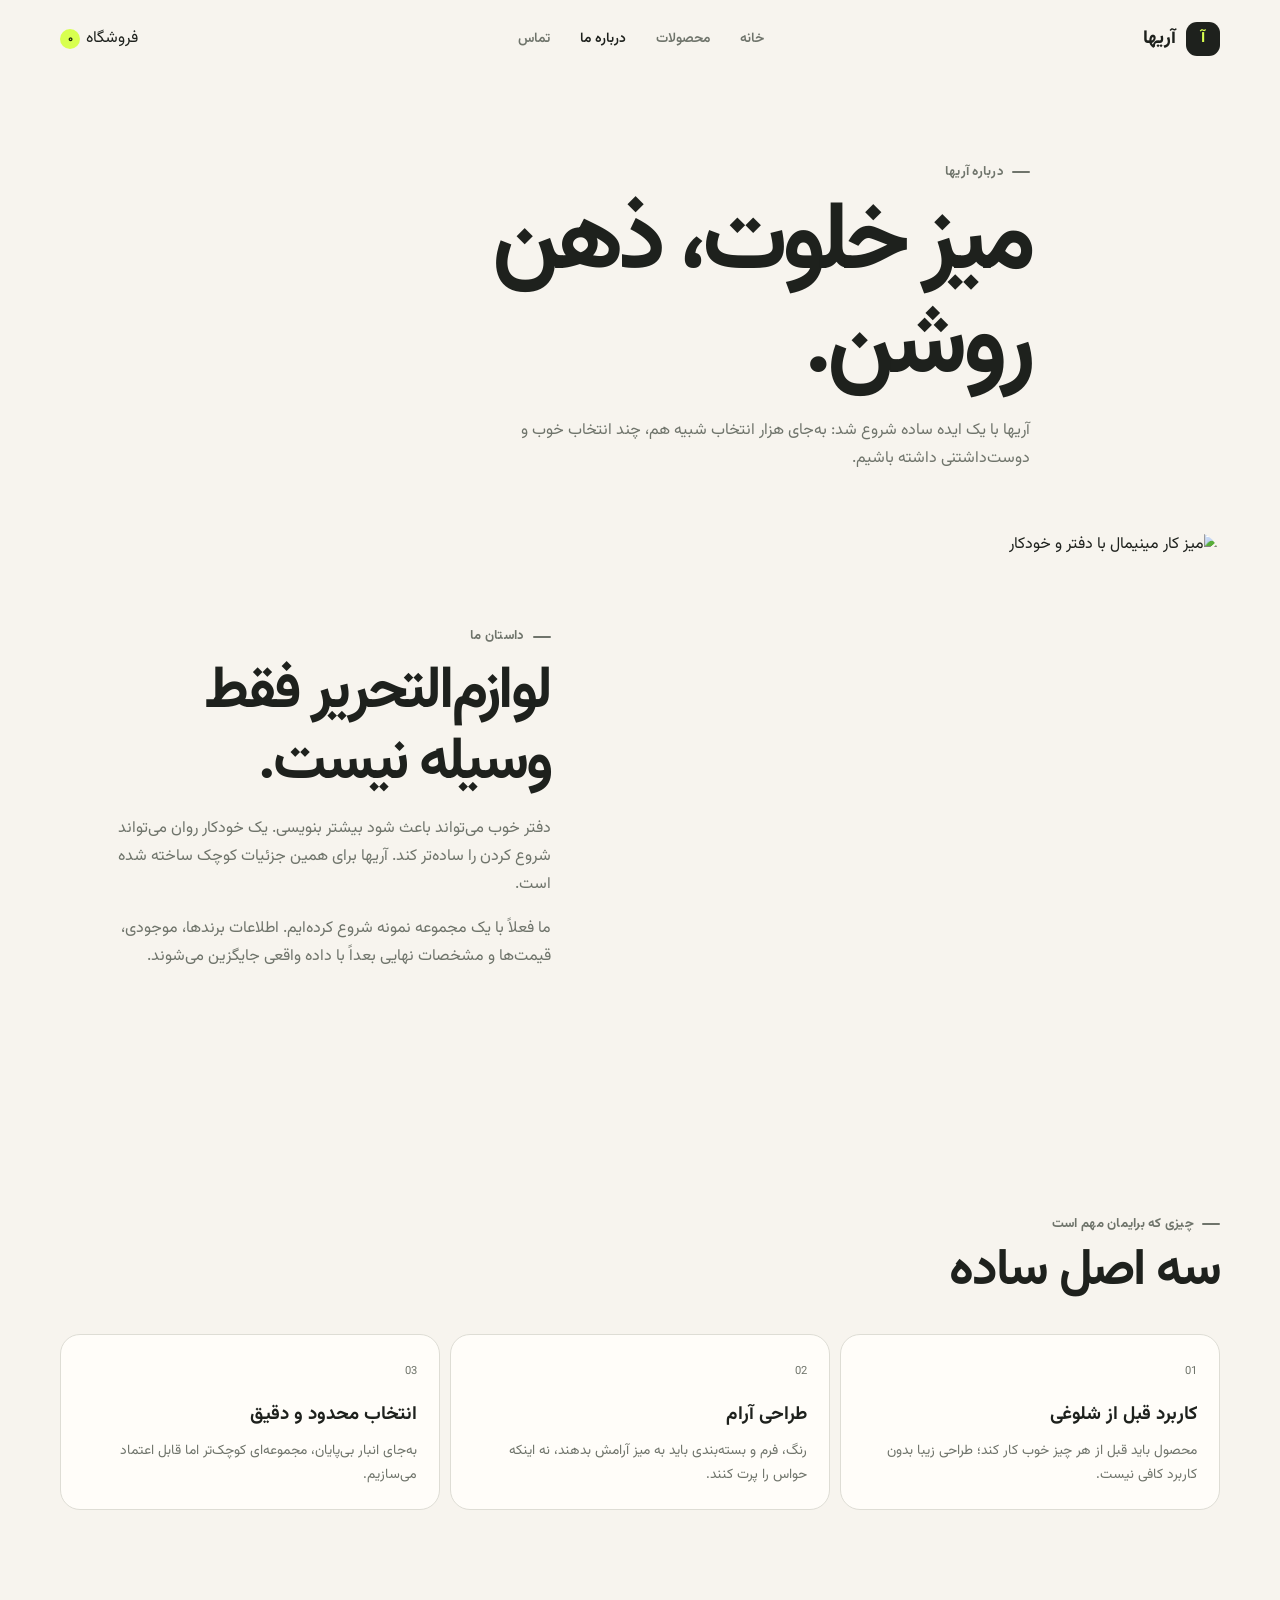
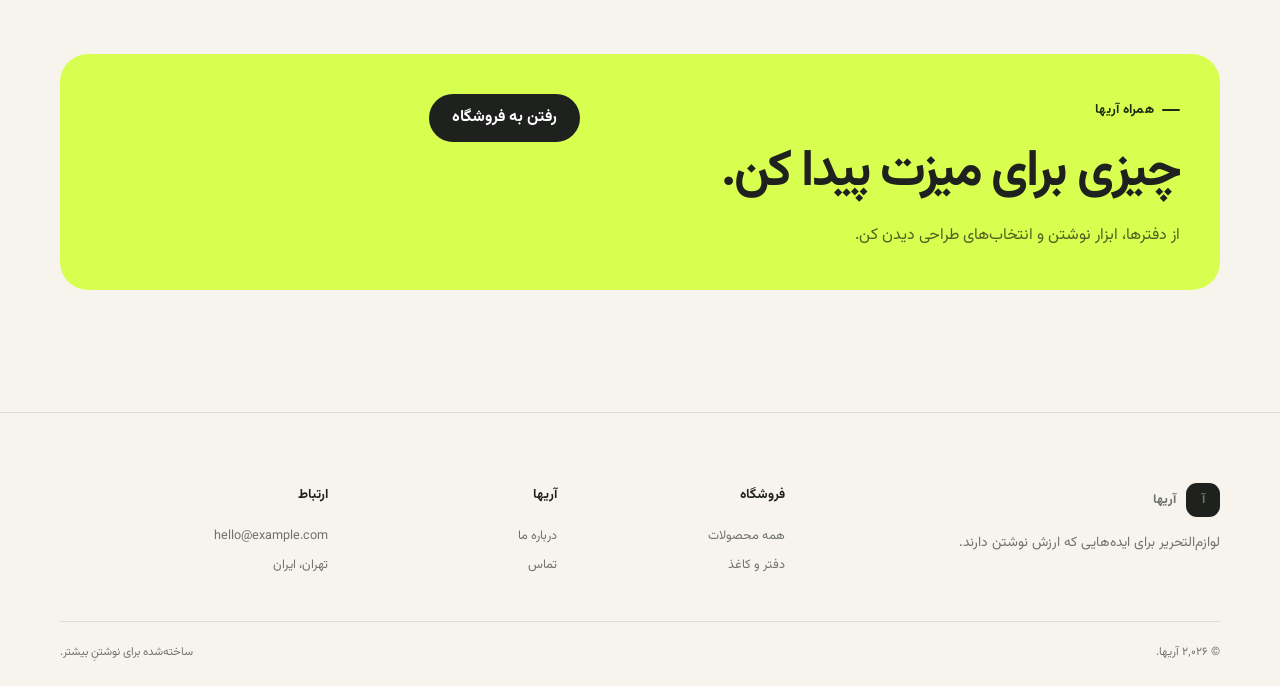
==== about.html @ c4676df3 "Add about page" ====
<!doctype html>
<html lang="fa" dir="rtl">
<head>
  <meta charset="utf-8"><meta name="viewport" content="width=device-width, initial-scale=1">
  <title>درباره آریها | فروشگاه لوازم‌التحریر مینیمال</title>
  <meta name="description" content="داستان آریها؛ فروشگاهی برای انتخاب آگاهانه‌تر لوازم‌التحریر ساده، کاربردی و خوش‌ساخت.">
  <meta name="robots" content="index,follow"><meta name="theme-color" content="#f7f4ee">
  <link rel="canonical" href="https://example.com/about.html">
  <link rel="preconnect" href="https://fonts.googleapis.com"><link rel="preconnect" href="https://fonts.gstatic.com" crossorigin>
  <link href="https://fonts.googleapis.com/css2?family=Vazirmatn:wght@300;400;500;600;700;800&display=swap" rel="stylesheet">
  <link rel="stylesheet" href="assets/css/styles.css"><link rel="icon" href="assets/favicon.svg" type="image/svg+xml">
</head>
<body>
  <a class="skip-link" href="#main">رفتن به محتوای اصلی</a>
  <header class="site-header"><div class="container header-inner">
    <a class="brand" href="index.html"><span class="brand-mark">آ</span><span>آریها</span></a>
    <button class="menu-toggle icon-button" type="button" aria-label="باز کردن منو" aria-expanded="false" data-menu-toggle><span></span><span></span></button>
    <nav class="main-nav" aria-label="منوی اصلی" data-menu><a href="index.html">خانه</a><a href="products.html">محصولات</a><a class="is-active" href="about.html">درباره ما</a><a href="contact.html">تماس</a></nav>
    <a class="cart-button" href="products.html"><span>فروشگاه</span><span class="cart-count" data-cart-count>۰</span></a>
  </div></header>

  <main id="main">
    <section class="page-hero"><div class="container page-hero-inner reveal"><span class="eyebrow">درباره آریها</span><h1>میز خلوت، ذهن روشن.</h1><p>آریها با یک ایده ساده شروع شد: به‌جای هزار انتخاب شبیه هم، چند انتخاب خوب و دوست‌داشتنی داشته باشیم.</p></div></section>

    <section class="about-intro"><div class="container about-grid">
      <div class="about-image reveal"><img src="https://images.unsplash.com/photo-1517842645767-c639042777db?auto=format&fit=crop&w=1200&q=82" alt="میز کار مینیمال با دفتر و خودکار" width="1100" height="1000" loading="lazy"></div>
      <div class="about-copy reveal" data-delay="1"><span class="eyebrow">داستان ما</span><h2>لوازم‌التحریر فقط وسیله نیست.</h2><p>دفتر خوب می‌تواند باعث شود بیشتر بنویسی. یک خودکار روان می‌تواند شروع کردن را ساده‌تر کند. آریها برای همین جزئیات کوچک ساخته شده است.</p><p>ما فعلاً با یک مجموعه نمونه شروع کرده‌ایم. اطلاعات برندها، موجودی، قیمت‌ها و مشخصات نهایی بعداً با داده واقعی جایگزین می‌شوند.</p></div>
    </div></section>

    <section class="section-sm"><div class="container"><div class="section-heading reveal"><div><span class="eyebrow">چیزی که برایمان مهم است</span><h2>سه اصل ساده</h2></div></div>
      <div class="values-grid">
        <article class="value-card reveal"><span>01</span><h3>کاربرد قبل از شلوغی</h3><p>محصول باید قبل از هر چیز خوب کار کند؛ طراحی زیبا بدون کاربرد کافی نیست.</p></article>
        <article class="value-card reveal" data-delay="1"><span>02</span><h3>طراحی آرام</h3><p>رنگ، فرم و بسته‌بندی باید به میز آرامش بدهند، نه اینکه حواس را پرت کنند.</p></article>
        <article class="value-card reveal" data-delay="2"><span>03</span><h3>انتخاب محدود و دقیق</h3><p>به‌جای انبار بی‌پایان، مجموعه‌ای کوچک‌تر اما قابل اعتماد می‌سازیم.</p></article>
      </div>
    </div></section>

    <section class="newsletter section-sm"><div class="container newsletter-inner reveal"><div><span class="eyebrow">همراه آریها</span><h2>چیزی برای میزت پیدا کن.</h2><p>از دفترها، ابزار نوشتن و انتخاب‌های طراحی دیدن کن.</p></div><div><a class="button button-primary" href="products.html">رفتن به فروشگاه</a></div></div></section>
  </main>

  <footer class="site-footer"><div class="container footer-grid"><div class="footer-brand"><a class="brand" href="index.html"><span class="brand-mark">آ</span><span>آریها</span></a><p>لوازم‌التحریر برای ایده‌هایی که ارزش نوشتن دارند.</p></div><div><h2>فروشگاه</h2><a href="products.html">همه محصولات</a><a href="products.html?category=notebook">دفتر و کاغذ</a></div><div><h2>آریها</h2><a href="about.html">درباره ما</a><a href="contact.html">تماس</a></div><div><h2>ارتباط</h2><a href="mailto:hello@example.com">hello@example.com</a><span>تهران، ایران</span></div></div><div class="container footer-bottom"><span>© <span data-year></span> آریها.</span><span>ساخته‌شده برای نوشتنِ بیشتر.</span></div></footer>
  <div class="toast" role="status" aria-live="polite" data-toast></div><script src="assets/js/products.js" defer></script><script src="assets/js/app.js" defer></script>
</body></html>
---- assets/css/styles.css ----
:root{
  --ink:#1e211d;
  --muted:#6f746b;
  --paper:#f7f4ee;
  --surface:#fffdf9;
  --surface-2:#efeee7;
  --line:#deddd5;
  --accent:#d8ff4f;
  --accent-ink:#1f2810;
  --dark:#20251f;
  --radius:24px;
  --radius-sm:16px;
  --shadow:0 20px 50px rgba(30,33,29,.08);
  --container:min(1160px,calc(100% - 32px));
}
*{box-sizing:border-box}
html{scroll-behavior:smooth}
body{margin:0;background:var(--paper);color:var(--ink);font-family:"Vazirmatn",Tahoma,sans-serif;font-size:16px;line-height:1.75;-webkit-font-smoothing:antialiased}
body.menu-open{overflow:hidden}
img{display:block;max-width:100%;height:auto}
a{color:inherit;text-decoration:none}
button,input,textarea,select{font:inherit}
button{cursor:pointer}
.container{width:var(--container);margin-inline:auto}
.sr-only{position:absolute!important;width:1px!important;height:1px!important;padding:0!important;margin:-1px!important;overflow:hidden!important;clip:rect(0,0,0,0)!important;white-space:nowrap!important;border:0!important}
.skip-link{position:fixed;top:8px;right:8px;z-index:1000;background:var(--ink);color:#fff;padding:10px 14px;border-radius:10px;transform:translateY(-150%)}
.skip-link:focus{transform:none}
.eyebrow{display:inline-flex;align-items:center;gap:8px;color:var(--muted);font-size:.82rem;font-weight:700;letter-spacing:.02em}
.eyebrow:before{content:"";width:18px;height:2px;background:currentColor;border-radius:99px}
.section{padding:88px 0}
.section-sm{padding:58px 0}
.section-heading{display:flex;align-items:end;justify-content:space-between;gap:24px;margin-bottom:30px}
.section-heading.compact{margin-bottom:22px}
.section-heading h2{margin:4px 0 0;font-size:clamp(1.8rem,5vw,3.2rem);line-height:1.25;letter-spacing:-.035em}
.text-link{display:inline-flex;align-items:center;gap:6px;border-bottom:1px solid var(--ink);padding-bottom:2px;font-weight:600}
.text-link:hover{opacity:.65}
.button{min-height:48px;padding:0 22px;border:1px solid transparent;border-radius:999px;display:inline-flex;align-items:center;justify-content:center;gap:10px;font-weight:700;transition:transform .2s ease,background .2s ease,border-color .2s ease}
.button:hover{transform:translateY(-2px)}
.button-primary{background:var(--ink);color:#fff}
.button-primary:hover{background:#000}
.button-secondary{background:transparent;border-color:var(--line)}
.button-light{background:var(--surface);color:var(--ink)}
.icon-button{width:44px;height:44px;border:1px solid var(--line);background:transparent;border-radius:50%}
.mobile-only{display:flex}

/* Header */
.site-header{position:sticky;top:0;z-index:100;background:rgba(247,244,238,.88);backdrop-filter:blur(18px);border-bottom:1px solid rgba(222,221,213,.75)}
.header-inner{height:72px;display:grid;grid-template-columns:auto 1fr auto;align-items:center;gap:18px}
.brand{display:inline-flex;align-items:center;gap:10px;font-size:1.15rem;font-weight:800;white-space:nowrap}
.brand-mark{width:34px;height:34px;border-radius:11px;background:var(--ink);color:var(--accent);display:grid;place-items:center;font-size:1rem}
.main-nav{position:fixed;inset:72px 0 0;background:var(--paper);display:flex;flex-direction:column;align-items:stretch;padding:28px 24px;transform:translateX(100%);transition:transform .28s ease}
.main-nav.is-open{transform:none}
.main-nav a{font-size:1.5rem;padding:13px 0;border-bottom:1px solid var(--line);font-weight:600}
.main-nav a.is-active{color:var(--muted)}
.menu-toggle{justify-self:end;display:grid;place-content:center;gap:6px;padding:0}
.menu-toggle span{display:block;width:18px;height:1.5px;background:var(--ink);transition:.2s}
.menu-toggle[aria-expanded="true"] span:first-child{transform:translateY(3.75px) rotate(45deg)}
.menu-toggle[aria-expanded="true"] span:last-child{transform:translateY(-3.75px) rotate(-45deg)}
.cart-button{display:none;align-items:center;gap:6px}
.cart-button svg{width:23px;height:23px;fill:none;stroke:currentColor;stroke-width:1.8;stroke-linecap:round;stroke-linejoin:round}
.cart-count{min-width:20px;height:20px;border-radius:99px;background:var(--accent);display:grid;place-items:center;font-size:.72rem;font-weight:800;color:var(--accent-ink)}

/* Hero */
.hero{padding:36px 0 70px;overflow:hidden}
.hero-grid{display:grid;gap:36px}
.hero-copy{padding-top:12px}
.hero h1{font-size:clamp(3.1rem,14vw,6.5rem);line-height:1.04;letter-spacing:-.065em;margin:14px 0 22px;font-weight:800}
.hero h1 span{font-weight:300;color:var(--muted)}
.hero-copy>p{max-width:590px;color:var(--muted);font-size:1.05rem;margin:0 0 26px}
.hero-actions{display:flex;align-items:center;flex-wrap:wrap;gap:20px}
.hero-notes{display:flex;flex-wrap:wrap;gap:10px 22px;margin-top:34px;color:var(--muted);font-size:.8rem}
.hero-notes span{display:flex;align-items:center;gap:7px}
.hero-notes span:before{content:"";width:6px;height:6px;background:var(--ink);border-radius:50%}
.hero-visual{position:relative;min-width:0}
.hero-image-wrap{border-radius:34px;overflow:hidden;background:#e9e5da;aspect-ratio:4/4.8}
.hero-image-wrap img{width:100%;height:100%;object-fit:cover}
.floating-card{position:absolute;left:14px;bottom:14px;max-width:250px;display:flex;gap:12px;align-items:center;background:rgba(255,253,249,.92);backdrop-filter:blur(15px);padding:12px 14px;border-radius:18px;box-shadow:var(--shadow)}
.floating-card strong,.floating-card small{display:block}
.floating-card strong{font-size:.83rem}.floating-card small{font-size:.68rem;color:var(--muted)}
.floating-dot{width:10px;height:10px;border-radius:50%;background:var(--accent);box-shadow:0 0 0 5px rgba(216,255,79,.25)}

/* Categories */
.category-grid{display:grid;gap:12px}
.category-card{display:grid;grid-template-columns:auto 1fr auto;align-items:center;gap:16px;background:var(--surface);border:1px solid var(--line);border-radius:20px;padding:18px;transition:transform .25s ease,border-color .25s ease}
.category-card:hover{transform:translateY(-3px);border-color:#c7c6be}
.category-icon{width:44px;height:44px;border-radius:50%;background:var(--surface-2);display:grid;place-items:center;font-size:.75rem;color:var(--muted)}
.category-card h3{font-size:1rem;margin:0 0 2px}.category-card p{font-size:.75rem;color:var(--muted);margin:0}
.category-card .arrow{font-size:1.2rem}

/* Product cards */
.product-grid{display:grid;grid-template-columns:repeat(2,minmax(0,1fr));gap:26px 12px}
.product-card{min-width:0}
.product-media{display:block;position:relative;overflow:hidden;border-radius:18px;background:#eae7df;aspect-ratio:1/1.14}
.product-media img{width:100%;height:100%;object-fit:cover;transition:transform .5s cubic-bezier(.2,.7,.2,1)}
.product-card:hover .product-media img{transform:scale(1.035)}
.product-badge{position:absolute;top:10px;right:10px;background:var(--surface);padding:6px 10px;border-radius:999px;font-size:.66rem;font-weight:700}
.quick-add{position:absolute;left:10px;bottom:10px;width:38px;height:38px;border:0;border-radius:50%;background:var(--ink);color:#fff;display:grid;place-items:center;font-size:1.25rem;opacity:0;transform:translateY(8px);transition:.2s}
.product-card:hover .quick-add,.quick-add:focus{opacity:1;transform:none}
.product-info{padding:12px 2px 0}
.product-category{font-size:.7rem;color:var(--muted)}
.product-info h3{font-size:.9rem;margin:2px 0 5px;line-height:1.5}
.product-meta{display:flex;justify-content:space-between;align-items:center;gap:10px}
.product-price{font-size:.86rem;font-weight:700}
.product-colors{display:flex;gap:4px}.product-colors i{width:9px;height:9px;border-radius:50%;background:var(--surface-2);border:1px solid #d6d3c9}.product-colors i:nth-child(2){background:#b9a58e}.product-colors i:nth-child(3){background:#4b504d}

/* Story */
.story-grid{background:var(--dark);color:#fff;border-radius:30px;overflow:hidden;display:grid}
.story-image{min-height:300px}.story-image img{width:100%;height:100%;object-fit:cover}
.story-copy{padding:38px 26px 44px;align-self:center}.story-copy .eyebrow{color:#b5b9b1}.story-copy h2{font-size:clamp(2.3rem,9vw,4.6rem);letter-spacing:-.055em;margin:8px 0 16px;line-height:1.1}.story-copy p{color:#c6cbc3;margin:0 0 24px;max-width:500px}

/* Journal */
.journal-grid{display:grid;gap:10px}.journal-card{background:transparent;border-top:1px solid var(--line);padding:22px 0}.journal-card>span{color:var(--muted);font-size:.74rem}.journal-card h3{font-size:1.08rem;margin:10px 0 5px}.journal-card p{margin:0;color:var(--muted);font-size:.9rem}

/* Newsletter */
.newsletter-inner{background:var(--accent);border-radius:28px;padding:30px 22px;display:grid;gap:25px}.newsletter-inner .eyebrow{color:var(--accent-ink)}.newsletter-inner h2{font-size:clamp(1.9rem,7vw,3.2rem);margin:6px 0 4px;letter-spacing:-.04em}.newsletter-inner p{margin:0;color:#526020}.newsletter-form{display:flex;gap:8px;align-self:end}.newsletter-form input{min-width:0;flex:1;height:50px;border:1px solid rgba(31,40,16,.25);background:rgba(255,255,255,.55);border-radius:999px;padding:0 17px;outline:none}.newsletter-form input:focus{border-color:var(--ink);background:#fff}

/* Footer */
.site-footer{padding:70px 0 24px;border-top:1px solid var(--line);margin-top:50px}.footer-grid{display:grid;grid-template-columns:1fr 1fr;gap:38px 22px}.footer-brand{grid-column:1/-1}.footer-brand p{max-width:300px;color:var(--muted);font-size:.86rem}.footer-grid h2{font-size:.83rem;margin:0 0 12px}.footer-grid>div:not(.footer-brand){display:flex;flex-direction:column;align-items:start;gap:7px}.footer-grid a,.footer-grid span{font-size:.79rem;color:var(--muted)}.footer-grid a:hover{color:var(--ink)}.footer-bottom{margin-top:45px;border-top:1px solid var(--line);padding-top:20px;display:flex;flex-direction:column;gap:5px;color:var(--muted);font-size:.72rem}

/* Page header */
.page-hero{padding:54px 0 38px}.page-hero-inner{max-width:780px}.page-hero h1{font-size:clamp(2.9rem,12vw,6rem);line-height:1.08;letter-spacing:-.06em;margin:10px 0 16px}.page-hero p{font-size:1rem;color:var(--muted);max-width:600px;margin:0}

/* Products page */
.shop-toolbar{position:sticky;top:72px;z-index:20;background:rgba(247,244,238,.94);backdrop-filter:blur(12px);border-block:1px solid var(--line);padding:12px 0;margin-bottom:32px}.toolbar-inner{display:grid;gap:10px}.search-box{position:relative}.search-box svg{position:absolute;right:15px;top:50%;transform:translateY(-50%);width:18px;height:18px;fill:none;stroke:currentColor;stroke-width:1.8}.search-box input{width:100%;height:46px;border:1px solid var(--line);background:var(--surface);border-radius:999px;padding:0 46px 0 16px;outline:none}.search-box input:focus{border-color:#aaa}.filter-row{display:flex;gap:8px;overflow:auto;padding-bottom:2px;scrollbar-width:none}.filter-row::-webkit-scrollbar{display:none}.filter-chip{white-space:nowrap;height:38px;border:1px solid var(--line);background:transparent;border-radius:999px;padding:0 15px;color:var(--muted)}.filter-chip.is-active{background:var(--ink);border-color:var(--ink);color:#fff}.results-line{margin-bottom:16px;color:var(--muted);font-size:.78rem}.empty-state{grid-column:1/-1;text-align:center;padding:60px 10px;color:var(--muted)}

/* Product detail */
.product-detail{padding:34px 0 70px}.breadcrumbs{display:flex;gap:6px;align-items:center;flex-wrap:wrap;color:var(--muted);font-size:.74rem;margin-bottom:20px}.breadcrumbs a:hover{color:var(--ink)}.detail-grid{display:grid;gap:34px}.gallery{display:grid;grid-template-columns:68px 1fr;gap:10px;direction:ltr}.gallery-thumbs{display:flex;flex-direction:column;gap:8px}.thumb{border:1px solid transparent;background:transparent;padding:0;border-radius:12px;overflow:hidden;aspect-ratio:1}.thumb img{width:100%;height:100%;object-fit:cover}.thumb.is-active{border-color:var(--ink)}.gallery-main{border-radius:22px;overflow:hidden;background:#e7e4dc;aspect-ratio:1/1.12}.gallery-main img{width:100%;height:100%;object-fit:cover}.detail-copy{align-self:start}.detail-copy .product-label{display:inline-flex;padding:6px 10px;border-radius:999px;background:var(--surface-2);font-size:.72rem;color:var(--muted)}.detail-copy h1{font-size:clamp(2rem,8vw,4rem);line-height:1.2;letter-spacing:-.045em;margin:12px 0 8px}.detail-copy .lead{color:var(--muted);margin:0 0 20px}.detail-price{font-size:1.25rem;font-weight:800;margin-bottom:24px}.detail-options{border-top:1px solid var(--line);padding-top:18px;margin-top:4px}.detail-options h2{font-size:.82rem;margin:0 0 10px}.option-row{display:flex;gap:8px}.option-pill{border:1px solid var(--line);border-radius:999px;padding:8px 13px;font-size:.76rem}.option-pill.is-selected{border-color:var(--ink);background:var(--surface)}.detail-actions{display:grid;grid-template-columns:1fr 50px;gap:8px;margin-top:25px}.favorite-button{border:1px solid var(--line);background:transparent;border-radius:50%;display:grid;place-items:center}.detail-note{display:flex;gap:10px;border-top:1px solid var(--line);padding:15px 0;font-size:.76rem;color:var(--muted)}.detail-note:first-of-type{margin-top:24px}.detail-note strong{color:var(--ink)}.product-description{margin-top:42px;border-top:1px solid var(--line);padding-top:28px}.product-description h2{font-size:1.1rem}.product-description p{color:var(--muted)}.spec-list{display:grid;grid-template-columns:1fr 1fr;border-top:1px solid var(--line);margin-top:18px}.spec-list div{padding:12px 0;border-bottom:1px solid var(--line)}.spec-list dt{font-size:.7rem;color:var(--muted)}.spec-list dd{margin:2px 0 0;font-size:.82rem;font-weight:600}

/* About */
.about-intro{padding-bottom:60px}.about-grid{display:grid;gap:26px}.about-image{border-radius:28px;overflow:hidden;aspect-ratio:4/3}.about-image img{width:100%;height:100%;object-fit:cover}.about-copy h2{font-size:clamp(2rem,7vw,3.7rem);line-height:1.2;letter-spacing:-.045em;margin:8px 0 14px}.about-copy p{color:var(--muted)}.values-grid{display:grid;gap:10px}.value-card{background:var(--surface);border:1px solid var(--line);border-radius:20px;padding:22px}.value-card span{font-size:.7rem;color:var(--muted)}.value-card h3{margin:14px 0 7px}.value-card p{margin:0;color:var(--muted);font-size:.86rem}

/* Contact */
.contact-grid{display:grid;gap:28px}.contact-cards{display:grid;gap:10px}.contact-card{background:var(--surface);border:1px solid var(--line);border-radius:18px;padding:18px}.contact-card span{font-size:.72rem;color:var(--muted)}.contact-card strong{display:block;margin-top:4px}.contact-form{background:var(--surface);border:1px solid var(--line);border-radius:24px;padding:22px}.field-grid{display:grid;gap:14px}.field{display:grid;gap:6px}.field label{font-size:.76rem;font-weight:700}.field input,.field textarea{width:100%;border:1px solid var(--line);background:var(--paper);border-radius:14px;padding:12px 13px;outline:none}.field textarea{min-height:140px;resize:vertical}.field input:focus,.field textarea:focus{border-color:#999}.faq-list{border-top:1px solid var(--line)}.faq-item{border-bottom:1px solid var(--line)}.faq-item button{width:100%;display:flex;justify-content:space-between;gap:20px;text-align:right;padding:18px 0;border:0;background:transparent;font-weight:700}.faq-answer{display:none;color:var(--muted);padding:0 0 18px;font-size:.9rem}.faq-item.is-open .faq-answer{display:block}

/* Toast + reveal */
.toast{position:fixed;left:16px;bottom:16px;z-index:500;background:var(--ink);color:#fff;padding:12px 16px;border-radius:14px;box-shadow:var(--shadow);font-size:.82rem;opacity:0;transform:translateY(10px);pointer-events:none;transition:.25s}.toast.is-visible{opacity:1;transform:none}
.reveal{opacity:0;transform:translateY(14px);transition:opacity .55s ease,transform .55s ease}.reveal.is-visible{opacity:1;transform:none}

@media (min-width:700px){
  :root{--container:min(1160px,calc(100% - 56px))}
  .product-grid{grid-template-columns:repeat(3,minmax(0,1fr));gap:34px 18px}
  .category-grid{grid-template-columns:repeat(3,1fr)}
  .category-card{display:block;padding:22px;position:relative;min-height:170px}.category-icon{margin-bottom:28px}.category-card .arrow{position:absolute;top:22px;left:22px}
  .journal-grid{grid-template-columns:repeat(3,1fr);gap:22px}.journal-card{padding-left:20px}
  .newsletter-inner{grid-template-columns:1.2fr 1fr;padding:40px}
  .footer-grid{grid-template-columns:2fr 1fr 1fr 1.3fr}.footer-brand{grid-column:auto}.footer-bottom{flex-direction:row;justify-content:space-between}
  .toolbar-inner{grid-template-columns:minmax(240px,.8fr) 1.6fr;align-items:center}.filter-row{justify-content:flex-end}
  .values-grid{grid-template-columns:repeat(3,1fr)}
  .contact-cards{grid-template-columns:repeat(3,1fr)}
  .field-grid.two{grid-template-columns:1fr 1fr}
}

@media (min-width:920px){
  .header-inner{height:78px;grid-template-columns:auto 1fr auto}.site-header{position:relative;background:transparent;backdrop-filter:none;border-bottom:0}.menu-toggle{display:none}.main-nav{position:static;inset:auto;transform:none;background:transparent;padding:0;display:flex;flex-direction:row;justify-content:center;gap:30px}.main-nav a{font-size:.86rem;padding:5px 0;border:0;color:var(--muted)}.main-nav a:hover,.main-nav a.is-active{color:var(--ink)}.cart-button{display:flex}.shop-toolbar{top:0}
  .hero{padding:36px 0 92px}.hero-grid{grid-template-columns:1.08fr .92fr;align-items:center;gap:76px}.hero-copy{padding-top:0}.hero h1{font-size:clamp(4.6rem,7.4vw,7.4rem)}.hero-copy>p{font-size:1.12rem}.hero-visual{padding-left:24px}.hero-image-wrap{aspect-ratio:4/4.85}.floating-card{left:0;bottom:40px;padding:14px 16px}
  .section{padding:110px 0}.section-sm{padding:72px 0}.product-grid{grid-template-columns:repeat(4,minmax(0,1fr));gap:40px 20px}.product-media{border-radius:24px}.product-info h3{font-size:1rem}
  .story-grid{grid-template-columns:1.05fr .95fr;min-height:560px}.story-copy{padding:70px}.story-image{order:2}
  .desktop-link{display:inline-flex}.mobile-only{display:none}
  .page-hero{padding:78px 0 58px}
  .detail-grid{grid-template-columns:minmax(0,1.05fr) minmax(360px,.7fr);gap:70px;align-items:start}.gallery{grid-template-columns:82px 1fr}.detail-copy{position:sticky;top:28px}.product-description{max-width:680px}
  .about-grid{grid-template-columns:1.1fr .9fr;align-items:center;gap:70px}.about-image{aspect-ratio:1.1/1}.about-copy{padding-left:30px}
  .contact-grid{grid-template-columns:.8fr 1.2fr;gap:50px}.contact-cards{grid-template-columns:1fr}
}

@media (max-width:699px){.desktop-link{display:none}}
@media (prefers-reduced-motion:reduce){html{scroll-behavior:auto}.reveal{opacity:1;transform:none;transition:none}.product-media img,.button{transition:none}}
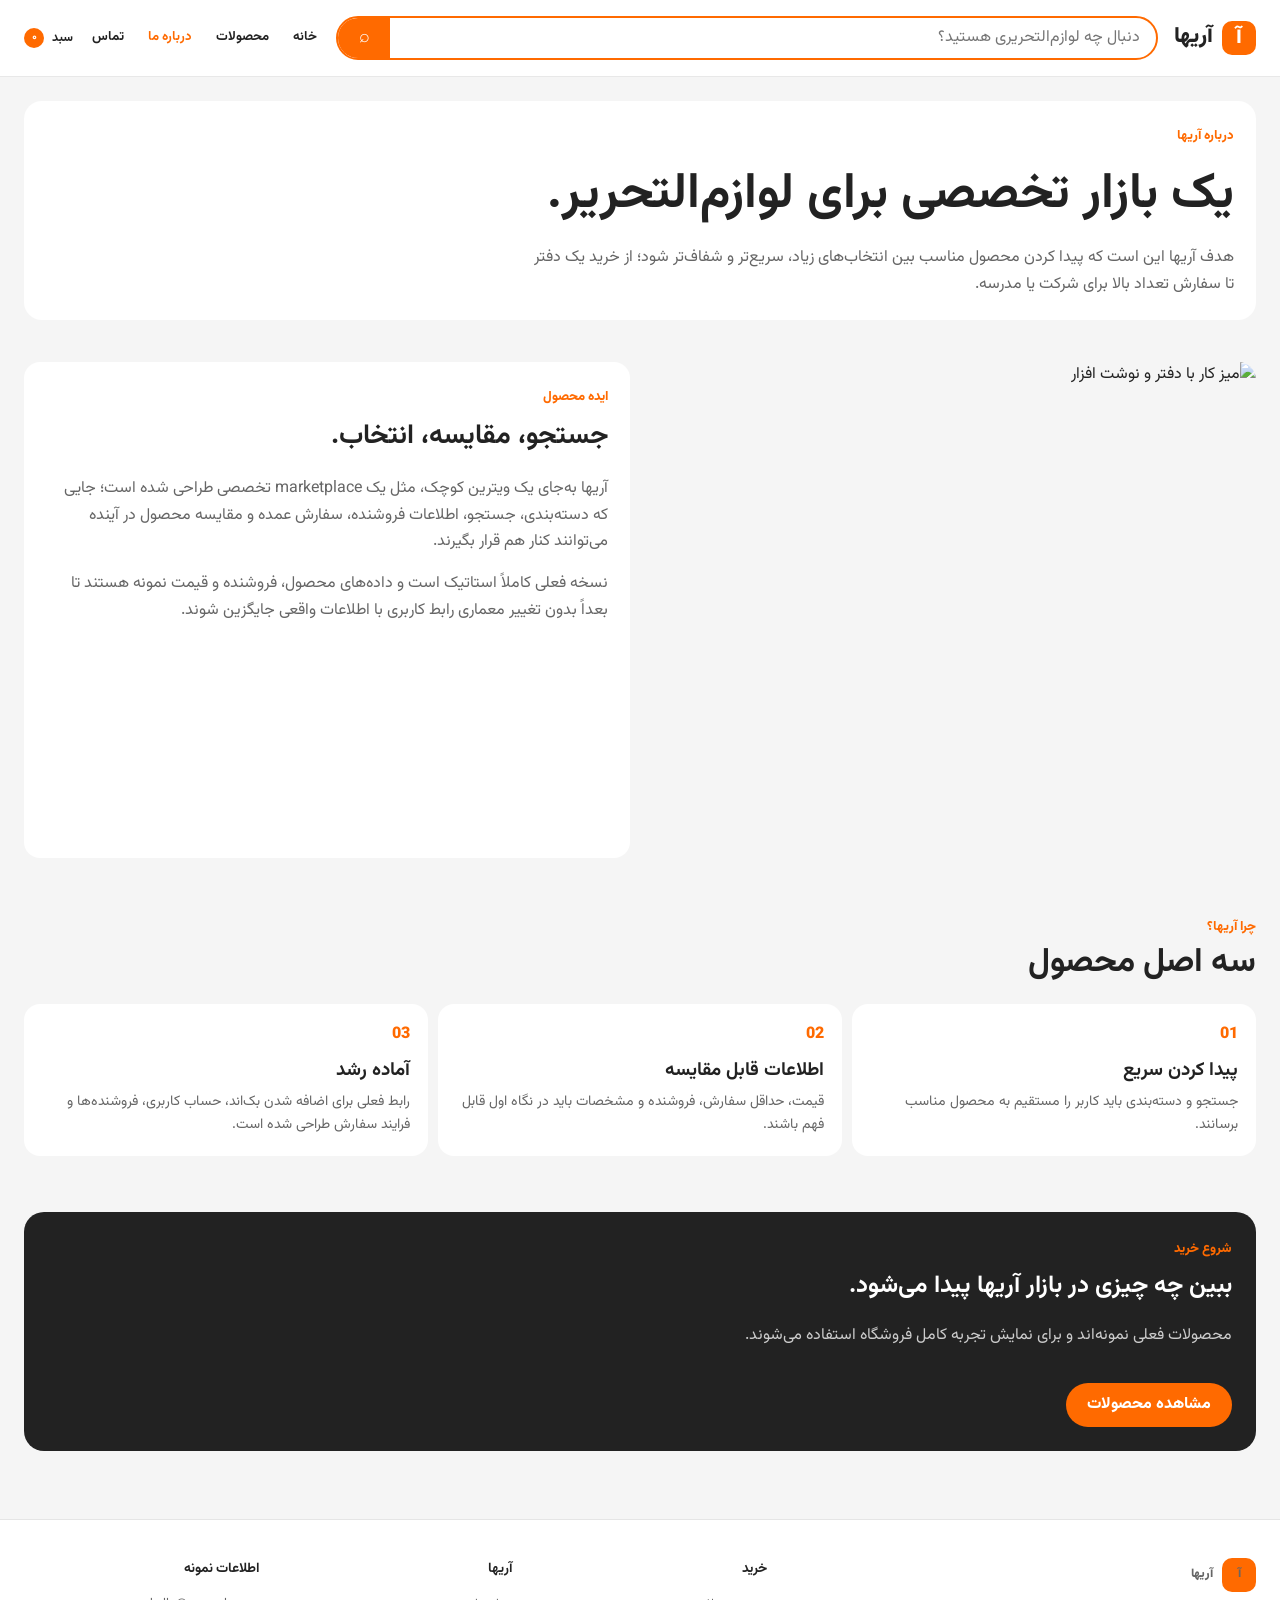
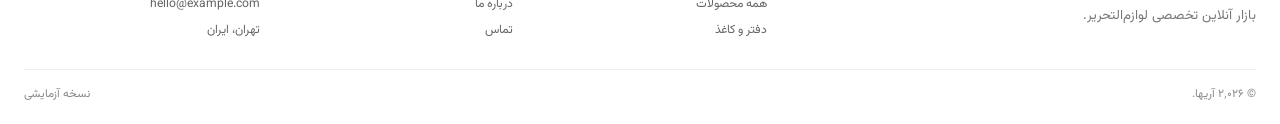
==== commit b6cdd7c1: "Align about page with marketplace redesign" ====
--- a/about.html
+++ b/about.html
@@ -1,43 +1 @@
-<!doctype html>
-<html lang="fa" dir="rtl">
-<head>
-  <meta charset="utf-8"><meta name="viewport" content="width=device-width, initial-scale=1">
-  <title>درباره آریها | فروشگاه لوازم‌التحریر مینیمال</title>
-  <meta name="description" content="داستان آریها؛ فروشگاهی برای انتخاب آگاهانه‌تر لوازم‌التحریر ساده، کاربردی و خوش‌ساخت.">
-  <meta name="robots" content="index,follow"><meta name="theme-color" content="#f7f4ee">
-  <link rel="canonical" href="https://example.com/about.html">
-  <link rel="preconnect" href="https://fonts.googleapis.com"><link rel="preconnect" href="https://fonts.gstatic.com" crossorigin>
-  <link href="https://fonts.googleapis.com/css2?family=Vazirmatn:wght@300;400;500;600;700;800&display=swap" rel="stylesheet">
-  <link rel="stylesheet" href="assets/css/styles.css"><link rel="icon" href="assets/favicon.svg" type="image/svg+xml">
-</head>
-<body>
-  <a class="skip-link" href="#main">رفتن به محتوای اصلی</a>
-  <header class="site-header"><div class="container header-inner">
-    <a class="brand" href="index.html"><span class="brand-mark">آ</span><span>آریها</span></a>
-    <button class="menu-toggle icon-button" type="button" aria-label="باز کردن منو" aria-expanded="false" data-menu-toggle><span></span><span></span></button>
-    <nav class="main-nav" aria-label="منوی اصلی" data-menu><a href="index.html">خانه</a><a href="products.html">محصولات</a><a class="is-active" href="about.html">درباره ما</a><a href="contact.html">تماس</a></nav>
-    <a class="cart-button" href="products.html"><span>فروشگاه</span><span class="cart-count" data-cart-count>۰</span></a>
-  </div></header>
-
-  <main id="main">
-    <section class="page-hero"><div class="container page-hero-inner reveal"><span class="eyebrow">درباره آریها</span><h1>میز خلوت، ذهن روشن.</h1><p>آریها با یک ایده ساده شروع شد: به‌جای هزار انتخاب شبیه هم، چند انتخاب خوب و دوست‌داشتنی داشته باشیم.</p></div></section>
-
-    <section class="about-intro"><div class="container about-grid">
-      <div class="about-image reveal"><img src="https://images.unsplash.com/photo-1517842645767-c639042777db?auto=format&fit=crop&w=1200&q=82" alt="میز کار مینیمال با دفتر و خودکار" width="1100" height="1000" loading="lazy"></div>
-      <div class="about-copy reveal" data-delay="1"><span class="eyebrow">داستان ما</span><h2>لوازم‌التحریر فقط وسیله نیست.</h2><p>دفتر خوب می‌تواند باعث شود بیشتر بنویسی. یک خودکار روان می‌تواند شروع کردن را ساده‌تر کند. آریها برای همین جزئیات کوچک ساخته شده است.</p><p>ما فعلاً با یک مجموعه نمونه شروع کرده‌ایم. اطلاعات برندها، موجودی، قیمت‌ها و مشخصات نهایی بعداً با داده واقعی جایگزین می‌شوند.</p></div>
-    </div></section>
-
-    <section class="section-sm"><div class="container"><div class="section-heading reveal"><div><span class="eyebrow">چیزی که برایمان مهم است</span><h2>سه اصل ساده</h2></div></div>
-      <div class="values-grid">
-        <article class="value-card reveal"><span>01</span><h3>کاربرد قبل از شلوغی</h3><p>محصول باید قبل از هر چیز خوب کار کند؛ طراحی زیبا بدون کاربرد کافی نیست.</p></article>
-        <article class="value-card reveal" data-delay="1"><span>02</span><h3>طراحی آرام</h3><p>رنگ، فرم و بسته‌بندی باید به میز آرامش بدهند، نه اینکه حواس را پرت کنند.</p></article>
-        <article class="value-card reveal" data-delay="2"><span>03</span><h3>انتخاب محدود و دقیق</h3><p>به‌جای انبار بی‌پایان، مجموعه‌ای کوچک‌تر اما قابل اعتماد می‌سازیم.</p></article>
-      </div>
-    </div></section>
-
-    <section class="newsletter section-sm"><div class="container newsletter-inner reveal"><div><span class="eyebrow">همراه آریها</span><h2>چیزی برای میزت پیدا کن.</h2><p>از دفترها، ابزار نوشتن و انتخاب‌های طراحی دیدن کن.</p></div><div><a class="button button-primary" href="products.html">رفتن به فروشگاه</a></div></div></section>
-  </main>
-
-  <footer class="site-footer"><div class="container footer-grid"><div class="footer-brand"><a class="brand" href="index.html"><span class="brand-mark">آ</span><span>آریها</span></a><p>لوازم‌التحریر برای ایده‌هایی که ارزش نوشتن دارند.</p></div><div><h2>فروشگاه</h2><a href="products.html">همه محصولات</a><a href="products.html?category=notebook">دفتر و کاغذ</a></div><div><h2>آریها</h2><a href="about.html">درباره ما</a><a href="contact.html">تماس</a></div><div><h2>ارتباط</h2><a href="mailto:hello@example.com">hello@example.com</a><span>تهران، ایران</span></div></div><div class="container footer-bottom"><span>© <span data-year></span> آریها.</span><span>ساخته‌شده برای نوشتنِ بیشتر.</span></div></footer>
-  <div class="toast" role="status" aria-live="polite" data-toast></div><script src="assets/js/products.js" defer></script><script src="assets/js/app.js" defer></script>
-</body></html>+<!doctype html><html lang="fa" dir="rtl"><head><meta charset="utf-8"><meta name="viewport" content="width=device-width,initial-scale=1"><title>درباره آریها | بازار آنلاین لوازم‌التحریر</title><meta name="description" content="درباره آریها؛ بازار آنلاین لوازم‌التحریر برای پیدا کردن و مقایسه ساده‌تر محصولات مدرسه، دانشگاه، هنر و محل کار."><meta name="robots" content="index,follow"><meta name="theme-color" content="#ff6a00"><link rel="canonical" href="https://example.com/about.html"><link rel="preconnect" href="https://fonts.googleapis.com"><link rel="preconnect" href="https://fonts.gstatic.com" crossorigin><link href="https://fonts.googleapis.com/css2?family=Vazirmatn:wght@300;400;500;600;700;800;900&display=swap" rel="stylesheet"><link rel="stylesheet" href="assets/css/styles.css"><link rel="icon" href="assets/favicon.svg" type="image/svg+xml"></head><body><a class="skip-link" href="#main">رفتن به محتوای اصلی</a><header class="site-header"><div class="container header-inner"><a class="brand" href="index.html"><span class="brand-mark">آ</span><span>آریها</span></a><button class="menu-toggle" type="button" aria-label="باز کردن منو" aria-expanded="false" data-menu-toggle><span></span><span></span></button><nav class="main-nav" aria-label="منوی اصلی" data-menu><a href="index.html">خانه</a><a href="products.html">محصولات</a><a class="is-active" href="about.html">درباره ما</a><a href="contact.html">تماس</a></nav><a class="cart-button" href="products.html"><span>سبد</span><span class="cart-count" data-cart-count>۰</span></a></div></header><main id="main"><section class="page-hero"><div class="container page-hero-inner"><span class="eyebrow">درباره آریها</span><h1>یک بازار تخصصی برای لوازم‌التحریر.</h1><p>هدف آریها این است که پیدا کردن محصول مناسب بین انتخاب‌های زیاد، سریع‌تر و شفاف‌تر شود؛ از خرید یک دفتر تا سفارش تعداد بالا برای شرکت یا مدرسه.</p></div></section><section class="section-sm"><div class="container about-grid"><div class="about-image"><img src="https://images.unsplash.com/photo-1517842645767-c639042777db?auto=format&fit=crop&w=1200&q=82" alt="میز کار با دفتر و نوشت افزار" width="1100" height="900" loading="lazy"></div><div class="about-copy"><span class="eyebrow">ایده محصول</span><h2>جستجو، مقایسه، انتخاب.</h2><p>آریها به‌جای یک ویترین کوچک، مثل یک marketplace تخصصی طراحی شده است؛ جایی که دسته‌بندی، جستجو، اطلاعات فروشنده، سفارش عمده و مقایسه محصول در آینده می‌توانند کنار هم قرار بگیرند.</p><p>نسخه فعلی کاملاً استاتیک است و داده‌های محصول، فروشنده و قیمت نمونه هستند تا بعداً بدون تغییر معماری رابط کاربری با اطلاعات واقعی جایگزین شوند.</p></div></div></section><section class="section-sm"><div class="container"><div class="section-heading"><div><span class="eyebrow">چرا آریها؟</span><h2>سه اصل محصول</h2></div></div><div class="values-grid"><article class="value-card"><span>01</span><h3>پیدا کردن سریع</h3><p>جستجو و دسته‌بندی باید کاربر را مستقیم به محصول مناسب برسانند.</p></article><article class="value-card"><span>02</span><h3>اطلاعات قابل مقایسه</h3><p>قیمت، حداقل سفارش، فروشنده و مشخصات باید در نگاه اول قابل فهم باشند.</p></article><article class="value-card"><span>03</span><h3>آماده رشد</h3><p>رابط فعلی برای اضافه شدن بک‌اند، حساب کاربری، فروشنده‌ها و فرایند سفارش طراحی شده است.</p></article></div></div></section><section class="newsletter section-sm"><div class="container newsletter-inner"><div><span class="eyebrow">شروع خرید</span><h2>ببین چه چیزی در بازار آریها پیدا می‌شود.</h2><p>محصولات فعلی نمونه‌اند و برای نمایش تجربه کامل فروشگاه استفاده می‌شوند.</p></div><div><a class="button button-primary" href="products.html">مشاهده محصولات</a></div></div></section></main><footer class="site-footer"><div class="container footer-grid"><div class="footer-brand"><a class="brand" href="index.html"><span class="brand-mark">آ</span><span>آریها</span></a><p>بازار آنلاین تخصصی لوازم‌التحریر.</p></div><div><h2>خرید</h2><a href="products.html">همه محصولات</a><a href="products.html?category=notebook">دفتر و کاغذ</a></div><div><h2>آریها</h2><a href="about.html">درباره ما</a><a href="contact.html">تماس</a></div><div><h2>اطلاعات نمونه</h2><a href="mailto:hello@example.com">hello@example.com</a><span>تهران، ایران</span></div></div><div class="container footer-bottom"><span>© <span data-year></span> آریها.</span><span>نسخه آزمایشی</span></div></footer><div class="toast" data-toast></div><script src="assets/js/products.js" defer></script><script src="assets/js/app.js" defer></script></body></html>
--- a/assets/css/styles.css
+++ b/assets/css/styles.css
@@ -1,166 +1 @@
-:root{
-  --ink:#1e211d;
-  --muted:#6f746b;
-  --paper:#f7f4ee;
-  --surface:#fffdf9;
-  --surface-2:#efeee7;
-  --line:#deddd5;
-  --accent:#d8ff4f;
-  --accent-ink:#1f2810;
-  --dark:#20251f;
-  --radius:24px;
-  --radius-sm:16px;
-  --shadow:0 20px 50px rgba(30,33,29,.08);
-  --container:min(1160px,calc(100% - 32px));
-}
-*{box-sizing:border-box}
-html{scroll-behavior:smooth}
-body{margin:0;background:var(--paper);color:var(--ink);font-family:"Vazirmatn",Tahoma,sans-serif;font-size:16px;line-height:1.75;-webkit-font-smoothing:antialiased}
-body.menu-open{overflow:hidden}
-img{display:block;max-width:100%;height:auto}
-a{color:inherit;text-decoration:none}
-button,input,textarea,select{font:inherit}
-button{cursor:pointer}
-.container{width:var(--container);margin-inline:auto}
-.sr-only{position:absolute!important;width:1px!important;height:1px!important;padding:0!important;margin:-1px!important;overflow:hidden!important;clip:rect(0,0,0,0)!important;white-space:nowrap!important;border:0!important}
-.skip-link{position:fixed;top:8px;right:8px;z-index:1000;background:var(--ink);color:#fff;padding:10px 14px;border-radius:10px;transform:translateY(-150%)}
-.skip-link:focus{transform:none}
-.eyebrow{display:inline-flex;align-items:center;gap:8px;color:var(--muted);font-size:.82rem;font-weight:700;letter-spacing:.02em}
-.eyebrow:before{content:"";width:18px;height:2px;background:currentColor;border-radius:99px}
-.section{padding:88px 0}
-.section-sm{padding:58px 0}
-.section-heading{display:flex;align-items:end;justify-content:space-between;gap:24px;margin-bottom:30px}
-.section-heading.compact{margin-bottom:22px}
-.section-heading h2{margin:4px 0 0;font-size:clamp(1.8rem,5vw,3.2rem);line-height:1.25;letter-spacing:-.035em}
-.text-link{display:inline-flex;align-items:center;gap:6px;border-bottom:1px solid var(--ink);padding-bottom:2px;font-weight:600}
-.text-link:hover{opacity:.65}
-.button{min-height:48px;padding:0 22px;border:1px solid transparent;border-radius:999px;display:inline-flex;align-items:center;justify-content:center;gap:10px;font-weight:700;transition:transform .2s ease,background .2s ease,border-color .2s ease}
-.button:hover{transform:translateY(-2px)}
-.button-primary{background:var(--ink);color:#fff}
-.button-primary:hover{background:#000}
-.button-secondary{background:transparent;border-color:var(--line)}
-.button-light{background:var(--surface);color:var(--ink)}
-.icon-button{width:44px;height:44px;border:1px solid var(--line);background:transparent;border-radius:50%}
-.mobile-only{display:flex}
-
-/* Header */
-.site-header{position:sticky;top:0;z-index:100;background:rgba(247,244,238,.88);backdrop-filter:blur(18px);border-bottom:1px solid rgba(222,221,213,.75)}
-.header-inner{height:72px;display:grid;grid-template-columns:auto 1fr auto;align-items:center;gap:18px}
-.brand{display:inline-flex;align-items:center;gap:10px;font-size:1.15rem;font-weight:800;white-space:nowrap}
-.brand-mark{width:34px;height:34px;border-radius:11px;background:var(--ink);color:var(--accent);display:grid;place-items:center;font-size:1rem}
-.main-nav{position:fixed;inset:72px 0 0;background:var(--paper);display:flex;flex-direction:column;align-items:stretch;padding:28px 24px;transform:translateX(100%);transition:transform .28s ease}
-.main-nav.is-open{transform:none}
-.main-nav a{font-size:1.5rem;padding:13px 0;border-bottom:1px solid var(--line);font-weight:600}
-.main-nav a.is-active{color:var(--muted)}
-.menu-toggle{justify-self:end;display:grid;place-content:center;gap:6px;padding:0}
-.menu-toggle span{display:block;width:18px;height:1.5px;background:var(--ink);transition:.2s}
-.menu-toggle[aria-expanded="true"] span:first-child{transform:translateY(3.75px) rotate(45deg)}
-.menu-toggle[aria-expanded="true"] span:last-child{transform:translateY(-3.75px) rotate(-45deg)}
-.cart-button{display:none;align-items:center;gap:6px}
-.cart-button svg{width:23px;height:23px;fill:none;stroke:currentColor;stroke-width:1.8;stroke-linecap:round;stroke-linejoin:round}
-.cart-count{min-width:20px;height:20px;border-radius:99px;background:var(--accent);display:grid;place-items:center;font-size:.72rem;font-weight:800;color:var(--accent-ink)}
-
-/* Hero */
-.hero{padding:36px 0 70px;overflow:hidden}
-.hero-grid{display:grid;gap:36px}
-.hero-copy{padding-top:12px}
-.hero h1{font-size:clamp(3.1rem,14vw,6.5rem);line-height:1.04;letter-spacing:-.065em;margin:14px 0 22px;font-weight:800}
-.hero h1 span{font-weight:300;color:var(--muted)}
-.hero-copy>p{max-width:590px;color:var(--muted);font-size:1.05rem;margin:0 0 26px}
-.hero-actions{display:flex;align-items:center;flex-wrap:wrap;gap:20px}
-.hero-notes{display:flex;flex-wrap:wrap;gap:10px 22px;margin-top:34px;color:var(--muted);font-size:.8rem}
-.hero-notes span{display:flex;align-items:center;gap:7px}
-.hero-notes span:before{content:"";width:6px;height:6px;background:var(--ink);border-radius:50%}
-.hero-visual{position:relative;min-width:0}
-.hero-image-wrap{border-radius:34px;overflow:hidden;background:#e9e5da;aspect-ratio:4/4.8}
-.hero-image-wrap img{width:100%;height:100%;object-fit:cover}
-.floating-card{position:absolute;left:14px;bottom:14px;max-width:250px;display:flex;gap:12px;align-items:center;background:rgba(255,253,249,.92);backdrop-filter:blur(15px);padding:12px 14px;border-radius:18px;box-shadow:var(--shadow)}
-.floating-card strong,.floating-card small{display:block}
-.floating-card strong{font-size:.83rem}.floating-card small{font-size:.68rem;color:var(--muted)}
-.floating-dot{width:10px;height:10px;border-radius:50%;background:var(--accent);box-shadow:0 0 0 5px rgba(216,255,79,.25)}
-
-/* Categories */
-.category-grid{display:grid;gap:12px}
-.category-card{display:grid;grid-template-columns:auto 1fr auto;align-items:center;gap:16px;background:var(--surface);border:1px solid var(--line);border-radius:20px;padding:18px;transition:transform .25s ease,border-color .25s ease}
-.category-card:hover{transform:translateY(-3px);border-color:#c7c6be}
-.category-icon{width:44px;height:44px;border-radius:50%;background:var(--surface-2);display:grid;place-items:center;font-size:.75rem;color:var(--muted)}
-.category-card h3{font-size:1rem;margin:0 0 2px}.category-card p{font-size:.75rem;color:var(--muted);margin:0}
-.category-card .arrow{font-size:1.2rem}
-
-/* Product cards */
-.product-grid{display:grid;grid-template-columns:repeat(2,minmax(0,1fr));gap:26px 12px}
-.product-card{min-width:0}
-.product-media{display:block;position:relative;overflow:hidden;border-radius:18px;background:#eae7df;aspect-ratio:1/1.14}
-.product-media img{width:100%;height:100%;object-fit:cover;transition:transform .5s cubic-bezier(.2,.7,.2,1)}
-.product-card:hover .product-media img{transform:scale(1.035)}
-.product-badge{position:absolute;top:10px;right:10px;background:var(--surface);padding:6px 10px;border-radius:999px;font-size:.66rem;font-weight:700}
-.quick-add{position:absolute;left:10px;bottom:10px;width:38px;height:38px;border:0;border-radius:50%;background:var(--ink);color:#fff;display:grid;place-items:center;font-size:1.25rem;opacity:0;transform:translateY(8px);transition:.2s}
-.product-card:hover .quick-add,.quick-add:focus{opacity:1;transform:none}
-.product-info{padding:12px 2px 0}
-.product-category{font-size:.7rem;color:var(--muted)}
-.product-info h3{font-size:.9rem;margin:2px 0 5px;line-height:1.5}
-.product-meta{display:flex;justify-content:space-between;align-items:center;gap:10px}
-.product-price{font-size:.86rem;font-weight:700}
-.product-colors{display:flex;gap:4px}.product-colors i{width:9px;height:9px;border-radius:50%;background:var(--surface-2);border:1px solid #d6d3c9}.product-colors i:nth-child(2){background:#b9a58e}.product-colors i:nth-child(3){background:#4b504d}
-
-/* Story */
-.story-grid{background:var(--dark);color:#fff;border-radius:30px;overflow:hidden;display:grid}
-.story-image{min-height:300px}.story-image img{width:100%;height:100%;object-fit:cover}
-.story-copy{padding:38px 26px 44px;align-self:center}.story-copy .eyebrow{color:#b5b9b1}.story-copy h2{font-size:clamp(2.3rem,9vw,4.6rem);letter-spacing:-.055em;margin:8px 0 16px;line-height:1.1}.story-copy p{color:#c6cbc3;margin:0 0 24px;max-width:500px}
-
-/* Journal */
-.journal-grid{display:grid;gap:10px}.journal-card{background:transparent;border-top:1px solid var(--line);padding:22px 0}.journal-card>span{color:var(--muted);font-size:.74rem}.journal-card h3{font-size:1.08rem;margin:10px 0 5px}.journal-card p{margin:0;color:var(--muted);font-size:.9rem}
-
-/* Newsletter */
-.newsletter-inner{background:var(--accent);border-radius:28px;padding:30px 22px;display:grid;gap:25px}.newsletter-inner .eyebrow{color:var(--accent-ink)}.newsletter-inner h2{font-size:clamp(1.9rem,7vw,3.2rem);margin:6px 0 4px;letter-spacing:-.04em}.newsletter-inner p{margin:0;color:#526020}.newsletter-form{display:flex;gap:8px;align-self:end}.newsletter-form input{min-width:0;flex:1;height:50px;border:1px solid rgba(31,40,16,.25);background:rgba(255,255,255,.55);border-radius:999px;padding:0 17px;outline:none}.newsletter-form input:focus{border-color:var(--ink);background:#fff}
-
-/* Footer */
-.site-footer{padding:70px 0 24px;border-top:1px solid var(--line);margin-top:50px}.footer-grid{display:grid;grid-template-columns:1fr 1fr;gap:38px 22px}.footer-brand{grid-column:1/-1}.footer-brand p{max-width:300px;color:var(--muted);font-size:.86rem}.footer-grid h2{font-size:.83rem;margin:0 0 12px}.footer-grid>div:not(.footer-brand){display:flex;flex-direction:column;align-items:start;gap:7px}.footer-grid a,.footer-grid span{font-size:.79rem;color:var(--muted)}.footer-grid a:hover{color:var(--ink)}.footer-bottom{margin-top:45px;border-top:1px solid var(--line);padding-top:20px;display:flex;flex-direction:column;gap:5px;color:var(--muted);font-size:.72rem}
-
-/* Page header */
-.page-hero{padding:54px 0 38px}.page-hero-inner{max-width:780px}.page-hero h1{font-size:clamp(2.9rem,12vw,6rem);line-height:1.08;letter-spacing:-.06em;margin:10px 0 16px}.page-hero p{font-size:1rem;color:var(--muted);max-width:600px;margin:0}
-
-/* Products page */
-.shop-toolbar{position:sticky;top:72px;z-index:20;background:rgba(247,244,238,.94);backdrop-filter:blur(12px);border-block:1px solid var(--line);padding:12px 0;margin-bottom:32px}.toolbar-inner{display:grid;gap:10px}.search-box{position:relative}.search-box svg{position:absolute;right:15px;top:50%;transform:translateY(-50%);width:18px;height:18px;fill:none;stroke:currentColor;stroke-width:1.8}.search-box input{width:100%;height:46px;border:1px solid var(--line);background:var(--surface);border-radius:999px;padding:0 46px 0 16px;outline:none}.search-box input:focus{border-color:#aaa}.filter-row{display:flex;gap:8px;overflow:auto;padding-bottom:2px;scrollbar-width:none}.filter-row::-webkit-scrollbar{display:none}.filter-chip{white-space:nowrap;height:38px;border:1px solid var(--line);background:transparent;border-radius:999px;padding:0 15px;color:var(--muted)}.filter-chip.is-active{background:var(--ink);border-color:var(--ink);color:#fff}.results-line{margin-bottom:16px;color:var(--muted);font-size:.78rem}.empty-state{grid-column:1/-1;text-align:center;padding:60px 10px;color:var(--muted)}
-
-/* Product detail */
-.product-detail{padding:34px 0 70px}.breadcrumbs{display:flex;gap:6px;align-items:center;flex-wrap:wrap;color:var(--muted);font-size:.74rem;margin-bottom:20px}.breadcrumbs a:hover{color:var(--ink)}.detail-grid{display:grid;gap:34px}.gallery{display:grid;grid-template-columns:68px 1fr;gap:10px;direction:ltr}.gallery-thumbs{display:flex;flex-direction:column;gap:8px}.thumb{border:1px solid transparent;background:transparent;padding:0;border-radius:12px;overflow:hidden;aspect-ratio:1}.thumb img{width:100%;height:100%;object-fit:cover}.thumb.is-active{border-color:var(--ink)}.gallery-main{border-radius:22px;overflow:hidden;background:#e7e4dc;aspect-ratio:1/1.12}.gallery-main img{width:100%;height:100%;object-fit:cover}.detail-copy{align-self:start}.detail-copy .product-label{display:inline-flex;padding:6px 10px;border-radius:999px;background:var(--surface-2);font-size:.72rem;color:var(--muted)}.detail-copy h1{font-size:clamp(2rem,8vw,4rem);line-height:1.2;letter-spacing:-.045em;margin:12px 0 8px}.detail-copy .lead{color:var(--muted);margin:0 0 20px}.detail-price{font-size:1.25rem;font-weight:800;margin-bottom:24px}.detail-options{border-top:1px solid var(--line);padding-top:18px;margin-top:4px}.detail-options h2{font-size:.82rem;margin:0 0 10px}.option-row{display:flex;gap:8px}.option-pill{border:1px solid var(--line);border-radius:999px;padding:8px 13px;font-size:.76rem}.option-pill.is-selected{border-color:var(--ink);background:var(--surface)}.detail-actions{display:grid;grid-template-columns:1fr 50px;gap:8px;margin-top:25px}.favorite-button{border:1px solid var(--line);background:transparent;border-radius:50%;display:grid;place-items:center}.detail-note{display:flex;gap:10px;border-top:1px solid var(--line);padding:15px 0;font-size:.76rem;color:var(--muted)}.detail-note:first-of-type{margin-top:24px}.detail-note strong{color:var(--ink)}.product-description{margin-top:42px;border-top:1px solid var(--line);padding-top:28px}.product-description h2{font-size:1.1rem}.product-description p{color:var(--muted)}.spec-list{display:grid;grid-template-columns:1fr 1fr;border-top:1px solid var(--line);margin-top:18px}.spec-list div{padding:12px 0;border-bottom:1px solid var(--line)}.spec-list dt{font-size:.7rem;color:var(--muted)}.spec-list dd{margin:2px 0 0;font-size:.82rem;font-weight:600}
-
-/* About */
-.about-intro{padding-bottom:60px}.about-grid{display:grid;gap:26px}.about-image{border-radius:28px;overflow:hidden;aspect-ratio:4/3}.about-image img{width:100%;height:100%;object-fit:cover}.about-copy h2{font-size:clamp(2rem,7vw,3.7rem);line-height:1.2;letter-spacing:-.045em;margin:8px 0 14px}.about-copy p{color:var(--muted)}.values-grid{display:grid;gap:10px}.value-card{background:var(--surface);border:1px solid var(--line);border-radius:20px;padding:22px}.value-card span{font-size:.7rem;color:var(--muted)}.value-card h3{margin:14px 0 7px}.value-card p{margin:0;color:var(--muted);font-size:.86rem}
-
-/* Contact */
-.contact-grid{display:grid;gap:28px}.contact-cards{display:grid;gap:10px}.contact-card{background:var(--surface);border:1px solid var(--line);border-radius:18px;padding:18px}.contact-card span{font-size:.72rem;color:var(--muted)}.contact-card strong{display:block;margin-top:4px}.contact-form{background:var(--surface);border:1px solid var(--line);border-radius:24px;padding:22px}.field-grid{display:grid;gap:14px}.field{display:grid;gap:6px}.field label{font-size:.76rem;font-weight:700}.field input,.field textarea{width:100%;border:1px solid var(--line);background:var(--paper);border-radius:14px;padding:12px 13px;outline:none}.field textarea{min-height:140px;resize:vertical}.field input:focus,.field textarea:focus{border-color:#999}.faq-list{border-top:1px solid var(--line)}.faq-item{border-bottom:1px solid var(--line)}.faq-item button{width:100%;display:flex;justify-content:space-between;gap:20px;text-align:right;padding:18px 0;border:0;background:transparent;font-weight:700}.faq-answer{display:none;color:var(--muted);padding:0 0 18px;font-size:.9rem}.faq-item.is-open .faq-answer{display:block}
-
-/* Toast + reveal */
-.toast{position:fixed;left:16px;bottom:16px;z-index:500;background:var(--ink);color:#fff;padding:12px 16px;border-radius:14px;box-shadow:var(--shadow);font-size:.82rem;opacity:0;transform:translateY(10px);pointer-events:none;transition:.25s}.toast.is-visible{opacity:1;transform:none}
-.reveal{opacity:0;transform:translateY(14px);transition:opacity .55s ease,transform .55s ease}.reveal.is-visible{opacity:1;transform:none}
-
-@media (min-width:700px){
-  :root{--container:min(1160px,calc(100% - 56px))}
-  .product-grid{grid-template-columns:repeat(3,minmax(0,1fr));gap:34px 18px}
-  .category-grid{grid-template-columns:repeat(3,1fr)}
-  .category-card{display:block;padding:22px;position:relative;min-height:170px}.category-icon{margin-bottom:28px}.category-card .arrow{position:absolute;top:22px;left:22px}
-  .journal-grid{grid-template-columns:repeat(3,1fr);gap:22px}.journal-card{padding-left:20px}
-  .newsletter-inner{grid-template-columns:1.2fr 1fr;padding:40px}
-  .footer-grid{grid-template-columns:2fr 1fr 1fr 1.3fr}.footer-brand{grid-column:auto}.footer-bottom{flex-direction:row;justify-content:space-between}
-  .toolbar-inner{grid-template-columns:minmax(240px,.8fr) 1.6fr;align-items:center}.filter-row{justify-content:flex-end}
-  .values-grid{grid-template-columns:repeat(3,1fr)}
-  .contact-cards{grid-template-columns:repeat(3,1fr)}
-  .field-grid.two{grid-template-columns:1fr 1fr}
-}
-
-@media (min-width:920px){
-  .header-inner{height:78px;grid-template-columns:auto 1fr auto}.site-header{position:relative;background:transparent;backdrop-filter:none;border-bottom:0}.menu-toggle{display:none}.main-nav{position:static;inset:auto;transform:none;background:transparent;padding:0;display:flex;flex-direction:row;justify-content:center;gap:30px}.main-nav a{font-size:.86rem;padding:5px 0;border:0;color:var(--muted)}.main-nav a:hover,.main-nav a.is-active{color:var(--ink)}.cart-button{display:flex}.shop-toolbar{top:0}
-  .hero{padding:36px 0 92px}.hero-grid{grid-template-columns:1.08fr .92fr;align-items:center;gap:76px}.hero-copy{padding-top:0}.hero h1{font-size:clamp(4.6rem,7.4vw,7.4rem)}.hero-copy>p{font-size:1.12rem}.hero-visual{padding-left:24px}.hero-image-wrap{aspect-ratio:4/4.85}.floating-card{left:0;bottom:40px;padding:14px 16px}
-  .section{padding:110px 0}.section-sm{padding:72px 0}.product-grid{grid-template-columns:repeat(4,minmax(0,1fr));gap:40px 20px}.product-media{border-radius:24px}.product-info h3{font-size:1rem}
-  .story-grid{grid-template-columns:1.05fr .95fr;min-height:560px}.story-copy{padding:70px}.story-image{order:2}
-  .desktop-link{display:inline-flex}.mobile-only{display:none}
-  .page-hero{padding:78px 0 58px}
-  .detail-grid{grid-template-columns:minmax(0,1.05fr) minmax(360px,.7fr);gap:70px;align-items:start}.gallery{grid-template-columns:82px 1fr}.detail-copy{position:sticky;top:28px}.product-description{max-width:680px}
-  .about-grid{grid-template-columns:1.1fr .9fr;align-items:center;gap:70px}.about-image{aspect-ratio:1.1/1}.about-copy{padding-left:30px}
-  .contact-grid{grid-template-columns:.8fr 1.2fr;gap:50px}.contact-cards{grid-template-columns:1fr}
-}
-
-@media (max-width:699px){.desktop-link{display:none}}
-@media (prefers-reduced-motion:reduce){html{scroll-behavior:auto}.reveal{opacity:1;transform:none;transition:none}.product-media img,.button{transition:none}}
+:root{--orange:#ff6a00;--orange-dark:#e85f00;--ink:#222;--muted:#666;--line:#e8e8e8;--bg:#f5f5f5;--surface:#fff;--soft:#fff4ec;--green:#14804a;--radius:18px;--shadow:0 4px 18px rgba(0,0,0,.06);--container:min(1440px,calc(100% - 28px))}*{box-sizing:border-box}html{scroll-behavior:smooth}body{margin:0;background:var(--bg);color:var(--ink);font-family:"Vazirmatn",Tahoma,sans-serif;line-height:1.65;-webkit-font-smoothing:antialiased}body.menu-open{overflow:hidden}img{display:block;max-width:100%}a{color:inherit;text-decoration:none}button,input,textarea,select{font:inherit}button{cursor:pointer}.container{width:var(--container);margin:auto}.sr-only{position:absolute!important;width:1px!important;height:1px!important;padding:0!important;margin:-1px!important;overflow:hidden!important;clip:rect(0,0,0,0)!important;white-space:nowrap!important;border:0!important}.skip-link{position:fixed;top:8px;right:8px;z-index:999;background:#111;color:#fff;padding:10px 14px;border-radius:8px;transform:translateY(-150%)}.skip-link:focus{transform:none}.section{padding:44px 0}.section-sm{padding:28px 0}.eyebrow{display:inline-flex;color:var(--orange);font-size:.82rem;font-weight:800}.section-heading{display:flex;align-items:end;justify-content:space-between;gap:20px;margin-bottom:18px}.section-heading h2{margin:2px 0 0;font-size:clamp(1.45rem,4vw,2.1rem);line-height:1.3}.text-link{font-size:.9rem;font-weight:700;color:var(--muted)}.text-link:hover{color:var(--orange)}.button{min-height:44px;padding:0 20px;border:1px solid transparent;border-radius:999px;display:inline-flex;align-items:center;justify-content:center;gap:8px;font-weight:800;transition:.18s}.button-primary{background:var(--orange);color:#fff}.button-primary:hover{background:var(--orange-dark)}.button-secondary{background:#fff;border-color:#d8d8d8}.button-light{background:#fff;color:#222}.mobile-only{display:flex}.site-header{position:sticky;top:0;z-index:100;background:#fff;border-bottom:1px solid var(--line)}.header-topline{display:none}.header-inner{min-height:72px;display:grid;grid-template-columns:auto auto 1fr;align-items:center;gap:12px;padding:10px 0}.brand{display:inline-flex;align-items:center;gap:9px;white-space:nowrap;font-size:1.22rem;font-weight:900}.brand-mark{width:34px;height:34px;border-radius:10px;background:var(--orange);color:#fff;display:grid;place-items:center}.market-search{grid-column:1/-1;order:3;display:flex;height:44px;border:2px solid var(--orange);border-radius:999px;overflow:hidden;background:#fff}.market-search input{min-width:0;flex:1;border:0;outline:0;padding:0 16px;background:transparent}.market-search button{width:52px;border:0;background:var(--orange);color:#fff;font-size:1.15rem}.menu-toggle{width:42px;height:42px;border:1px solid #ddd;background:#fff;border-radius:50%;display:grid;place-content:center;gap:5px;padding:0}.menu-toggle span{width:18px;height:2px;background:#222;display:block}.main-nav{position:fixed;inset:0 0 0 22%;z-index:110;background:#fff;padding:92px 24px 30px;display:flex;flex-direction:column;gap:2px;transform:translateX(110%);transition:.25s}.main-nav.is-open{transform:none}.main-nav a{padding:12px 4px;border-bottom:1px solid #eee;font-weight:700}.main-nav a.is-active{color:var(--orange)}.cart-button{justify-self:end;display:inline-flex;align-items:center;gap:8px;font-size:.86rem;font-weight:700}.cart-button svg{width:23px;height:23px;fill:none;stroke:currentColor;stroke-width:1.8}.cart-count{min-width:20px;height:20px;border-radius:50%;display:grid;place-items:center;background:var(--orange);color:#fff;font-size:.7rem}.market-subnav{display:none;border-top:1px solid var(--line);background:#fff}.market-subnav-inner{display:flex;align-items:center;gap:24px;min-height:48px;font-size:.85rem;font-weight:700;overflow:auto;white-space:nowrap}.market-subnav a:hover{color:var(--orange)}.all-categories{display:inline-flex;gap:8px;align-items:center;font-weight:900}.all-categories span{font-size:1.2rem}.market-hero{padding:18px 0 12px}.market-hero-panel{position:relative;min-height:470px;border-radius:24px;overflow:hidden;background:#1f1f1f;color:#fff;display:flex;align-items:center}.market-hero-panel:before{content:"";position:absolute;inset:0;background:linear-gradient(90deg,rgba(0,0,0,.2),rgba(0,0,0,.78)),url('https://images.unsplash.com/photo-1455390582262-044cdead277a?auto=format&fit=crop&w=1800&q=84') center/cover}.market-hero-content{position:relative;z-index:1;width:min(700px,100%);padding:34px 24px}.market-hero-kicker{font-size:.85rem;font-weight:700;opacity:.86}.market-hero h1{font-size:clamp(2.25rem,8vw,4.2rem);line-height:1.18;margin:9px 0 16px}.market-hero p{max-width:620px;margin:0 0 23px;color:#eee}.hero-search{display:flex;height:56px;background:#fff;border:2px solid #fff;border-radius:999px;overflow:hidden;max-width:680px}.hero-search input{min-width:0;flex:1;border:0;outline:0;padding:0 19px}.hero-search button{border:0;background:var(--orange);color:#fff;width:74px;font-weight:900}.hero-hot{display:flex;flex-wrap:wrap;gap:8px;margin-top:16px;font-size:.78rem}.hero-hot a{border:1px solid rgba(255,255,255,.45);border-radius:999px;padding:6px 11px}.hero-hot a:hover{background:#fff;color:#222}.market-section{padding:16px 0}.market-box{background:#fff;border-radius:20px;padding:18px;box-shadow:var(--shadow)}.market-title-row{display:flex;justify-content:space-between;align-items:center;gap:16px;margin-bottom:16px}.market-title-row h2{margin:0;font-size:1.25rem}.market-title-row a{font-size:.82rem;color:var(--muted);font-weight:700}.service-grid{display:grid;grid-template-columns:repeat(2,1fr);gap:10px}.service-card{border:1px solid var(--line);border-radius:15px;padding:15px;background:#fff}.service-card strong{display:block;font-size:.9rem}.service-card span{font-size:.76rem;color:var(--muted)}.service-icon{width:38px;height:38px;border-radius:12px;background:var(--soft);color:var(--orange);display:grid;place-items:center;margin-bottom:10px;font-size:1.2rem}.category-bubbles{display:grid;grid-template-columns:repeat(4,1fr);gap:14px 8px}.category-bubble{text-align:center;font-size:.73rem;font-weight:700}.category-bubble .bubble-img{aspect-ratio:1;border-radius:50%;overflow:hidden;background:#f1f1f1;margin-bottom:7px}.category-bubble img{width:100%;height:100%;object-fit:cover}.category-bubble:hover{color:var(--orange)}.promo-grid{display:grid;gap:12px}.promo-card{min-height:230px;border-radius:18px;overflow:hidden;position:relative;padding:22px;display:flex;align-items:end;background:#222;color:#fff}.promo-card:before{content:"";position:absolute;inset:0;background:linear-gradient(0deg,rgba(0,0,0,.72),rgba(0,0,0,.05)),var(--promo) center/cover}.promo-card>*{position:relative}.promo-card h3{margin:0 0 4px;font-size:1.4rem}.promo-card p{margin:0;color:#eee;font-size:.85rem}.orange-rfq{border-radius:22px;background:linear-gradient(135deg,#ff6a00,#ff8a34);color:#fff;padding:26px;display:grid;gap:20px}.orange-rfq h2{font-size:clamp(1.8rem,6vw,3rem);margin:0 0 8px}.orange-rfq p{margin:0;opacity:.9}.rfq-form{background:#fff;color:#222;border-radius:16px;padding:16px;display:grid;gap:10px}.rfq-form input{height:44px;border:1px solid #ddd;border-radius:10px;padding:0 12px;outline:none}.rfq-form input:focus{border-color:var(--orange)}.product-grid{display:grid;grid-template-columns:repeat(2,minmax(0,1fr));gap:12px}.product-card{background:#fff;border-radius:14px;overflow:hidden;min-width:0;transition:.18s}.product-card:hover{box-shadow:0 7px 24px rgba(0,0,0,.09);transform:translateY(-2px)}.product-media{display:block;position:relative;aspect-ratio:1;background:#f2f2f2;overflow:hidden}.product-media img{width:100%;height:100%;object-fit:cover;transition:.3s}.product-card:hover .product-media img{transform:scale(1.025)}.product-badge{position:absolute;top:8px;right:8px;padding:5px 8px;border-radius:7px;background:var(--orange);color:#fff;font-size:.65rem;font-weight:800}.product-info{padding:10px}.product-category{font-size:.68rem;color:var(--muted)}.product-info h3{font-size:.86rem;font-weight:500;line-height:1.55;height:2.9em;overflow:hidden;margin:4px 0 8px}.product-price{display:block;font-size:1rem;font-weight:900}.product-min{font-size:.68rem;color:var(--muted);display:block;margin-top:2px}.product-supplier{display:flex;align-items:center;gap:5px;margin-top:8px;font-size:.68rem;color:#555}.verified-dot{width:15px;height:15px;border-radius:50%;background:#ffd8bd;color:var(--orange);display:grid;place-items:center;font-size:.58rem;font-weight:900}.product-rating{font-size:.68rem;color:#666;margin-top:5px}.quick-add{position:absolute;left:8px;bottom:8px;width:34px;height:34px;border:0;border-radius:50%;background:#fff;color:#222;box-shadow:0 2px 10px rgba(0,0,0,.16);font-size:1.15rem}.page-hero{padding:24px 0 14px}.page-hero-inner{background:#fff;border-radius:18px;padding:22px}.page-hero h1{font-size:clamp(1.8rem,6vw,3.1rem);margin:6px 0 8px}.page-hero p{margin:0;color:var(--muted);max-width:700px}.shop-toolbar{position:sticky;top:118px;z-index:20;padding:10px 0;background:rgba(245,245,245,.94);backdrop-filter:blur(10px)}.toolbar-inner{display:grid;gap:10px}.search-box{position:relative}.search-box svg{position:absolute;right:15px;top:50%;transform:translateY(-50%);width:18px;fill:none;stroke:#555}.search-box input{width:100%;height:46px;border:2px solid var(--orange);border-radius:999px;background:#fff;padding:0 44px 0 14px;outline:0}.filter-row{display:flex;gap:8px;overflow:auto;scrollbar-width:none}.filter-chip{white-space:nowrap;border:1px solid #ddd;background:#fff;border-radius:999px;height:38px;padding:0 14px}.filter-chip.is-active{background:#222;color:#fff;border-color:#222}.results-line{font-size:.8rem;color:var(--muted);margin:0 0 12px}.empty-state{grid-column:1/-1;background:#fff;border-radius:14px;padding:50px 20px;text-align:center;color:#777}.product-detail{padding:24px 0 50px}.breadcrumbs{display:flex;gap:7px;flex-wrap:wrap;color:#777;font-size:.76rem;margin-bottom:12px}.detail-grid{display:grid;gap:18px;background:#fff;border-radius:18px;padding:16px}.gallery{display:grid;grid-template-columns:58px 1fr;gap:8px;direction:ltr}.gallery-thumbs{display:flex;flex-direction:column;gap:7px}.thumb{padding:0;border:1px solid #ddd;border-radius:9px;overflow:hidden;background:#fff;aspect-ratio:1}.thumb img{width:100%;height:100%;object-fit:cover}.thumb.is-active{border:2px solid var(--orange)}.gallery-main{border-radius:14px;overflow:hidden;background:#f2f2f2;aspect-ratio:1}.gallery-main img{width:100%;height:100%;object-fit:cover}.detail-copy .product-label{display:inline-flex;background:#fff0e6;color:var(--orange);font-size:.72rem;font-weight:800;padding:5px 9px;border-radius:6px}.detail-copy h1{font-size:clamp(1.55rem,6vw,2.45rem);line-height:1.35;margin:10px 0 8px}.detail-copy .lead{color:#666;margin:0 0 14px}.detail-price{font-size:1.45rem;font-weight:900;margin:14px 0}.detail-options{border-top:1px solid #eee;padding-top:14px}.detail-options h2{font-size:.85rem}.option-row{display:flex;gap:7px;flex-wrap:wrap}.option-pill{border:1px solid #ddd;border-radius:7px;padding:7px 11px;background:#fff}.option-pill.is-selected{border:2px solid var(--orange);color:var(--orange)}.detail-actions{display:flex;gap:8px;margin:18px 0}.detail-actions .button{flex:1}.favorite-button{width:46px;border:1px solid #ddd;background:#fff;border-radius:50%}.detail-note,.spec-list>div{display:flex;justify-content:space-between;gap:15px;border-top:1px solid #eee;padding:11px 0;font-size:.82rem}.product-description{margin-top:18px}.product-description h2{font-size:1rem}.product-description p{color:#666}.spec-list{margin:0}.spec-list dt{color:#777}.spec-list dd{margin:0;font-weight:700}.about-grid,.contact-grid{display:grid;gap:20px}.about-image{border-radius:18px;overflow:hidden}.about-image img{width:100%;height:100%;object-fit:cover}.about-copy,.contact-form,.contact-card,.value-card,.faq-list{background:#fff;border-radius:16px}.about-copy{padding:22px}.about-copy h2{font-size:1.7rem;margin:5px 0 10px}.about-copy p{color:#666}.values-grid{display:grid;gap:10px}.value-card{padding:18px}.value-card>span{color:var(--orange);font-weight:900}.value-card h3{margin:8px 0 4px}.value-card p{margin:0;color:#666;font-size:.88rem}.contact-cards{display:grid;gap:10px}.contact-card{padding:18px}.contact-card span{display:block;color:#777;font-size:.75rem}.contact-form{padding:18px}.field-grid{display:grid;gap:12px}.field{display:grid;gap:6px}.field label{font-size:.78rem;font-weight:700}.field input,.field textarea{width:100%;border:1px solid #ddd;border-radius:10px;background:#fff;padding:11px;outline:0}.field textarea{min-height:140px;resize:vertical}.field input:focus,.field textarea:focus{border-color:var(--orange)}.faq-list{overflow:hidden}.faq-item{border-bottom:1px solid #eee}.faq-item:last-child{border:0}.faq-item button{width:100%;border:0;background:#fff;padding:16px;display:flex;justify-content:space-between;text-align:right;font-weight:700}.faq-answer{display:none;padding:0 16px 16px;color:#666;font-size:.86rem}.faq-item.is-open .faq-answer{display:block}.newsletter-inner{background:#222;color:#fff;border-radius:20px;padding:24px;display:grid;gap:18px}.newsletter-inner h2{margin:5px 0}.newsletter-inner p{color:#ccc}.site-footer{margin-top:40px;background:#fff;border-top:1px solid #e5e5e5;padding:38px 0 20px}.footer-grid{display:grid;grid-template-columns:1fr 1fr;gap:28px 18px}.footer-brand{grid-column:1/-1}.footer-brand p{color:#777;max-width:400px;font-size:.84rem}.footer-grid h2{font-size:.85rem;margin:0 0 9px}.footer-grid>div:not(.footer-brand){display:flex;flex-direction:column;align-items:start;gap:6px}.footer-grid a,.footer-grid span{font-size:.76rem;color:#666}.footer-grid a:hover{color:var(--orange)}.footer-bottom{border-top:1px solid #eee;margin-top:28px;padding-top:15px;color:#888;font-size:.72rem;display:flex;justify-content:space-between;gap:10px;flex-wrap:wrap}.toast{position:fixed;z-index:300;bottom:18px;left:50%;transform:translate(-50%,30px);opacity:0;background:#222;color:#fff;border-radius:10px;padding:10px 15px;font-size:.8rem;transition:.2s;pointer-events:none}.toast.is-visible{opacity:1;transform:translate(-50%,0)}.reveal{opacity:1}.desktop-link{display:none}@media(min-width:760px){.container{width:min(1440px,calc(100% - 48px))}.header-inner{grid-template-columns:auto minmax(360px,1fr) auto auto;gap:16px}.brand{font-size:1.35rem}.market-search{grid-column:auto;order:0}.menu-toggle{display:none}.main-nav{position:static;inset:auto;transform:none;padding:0;display:flex;flex-direction:row;gap:12px;background:transparent}.main-nav a{border:0;padding:8px 3px;font-size:.78rem}.cart-button{font-size:.78rem}.market-subnav{display:block}.market-hero-panel{min-height:520px}.market-hero-content{padding:54px}.service-grid{grid-template-columns:repeat(4,1fr)}.category-bubbles{grid-template-columns:repeat(8,1fr);gap:18px}.promo-grid{grid-template-columns:repeat(3,1fr)}.product-grid{grid-template-columns:repeat(4,minmax(0,1fr));gap:16px}.orange-rfq{grid-template-columns:1.2fr .8fr;align-items:center;padding:38px}.toolbar-inner{grid-template-columns:minmax(300px,460px) 1fr;align-items:center}.shop-toolbar{top:121px}.detail-grid{grid-template-columns:minmax(0,1.05fr) minmax(360px,.95fr);gap:34px;padding:24px}.gallery{grid-template-columns:74px 1fr}.about-grid{grid-template-columns:1fr 1fr;align-items:stretch}.values-grid{grid-template-columns:repeat(3,1fr)}.contact-grid{grid-template-columns:.75fr 1.25fr}.field-grid.two{grid-template-columns:1fr 1fr}.footer-grid{grid-template-columns:2fr repeat(3,1fr)}.footer-brand{grid-column:auto}.desktop-link{display:inline}.mobile-only{display:none}}@media(min-width:1100px){.header-topline{display:block;background:#fff}.header-topline-inner{min-height:34px;display:flex;justify-content:space-between;align-items:center;color:#666;font-size:.7rem}.header-topline-links{display:flex;gap:18px}.header-inner{min-height:76px}.main-nav{gap:18px}.main-nav a{font-size:.82rem}.market-subnav-inner{gap:30px}.product-grid{grid-template-columns:repeat(5,minmax(0,1fr))}.market-hero-panel{min-height:550px}.category-bubbles{grid-template-columns:repeat(10,1fr)}}
